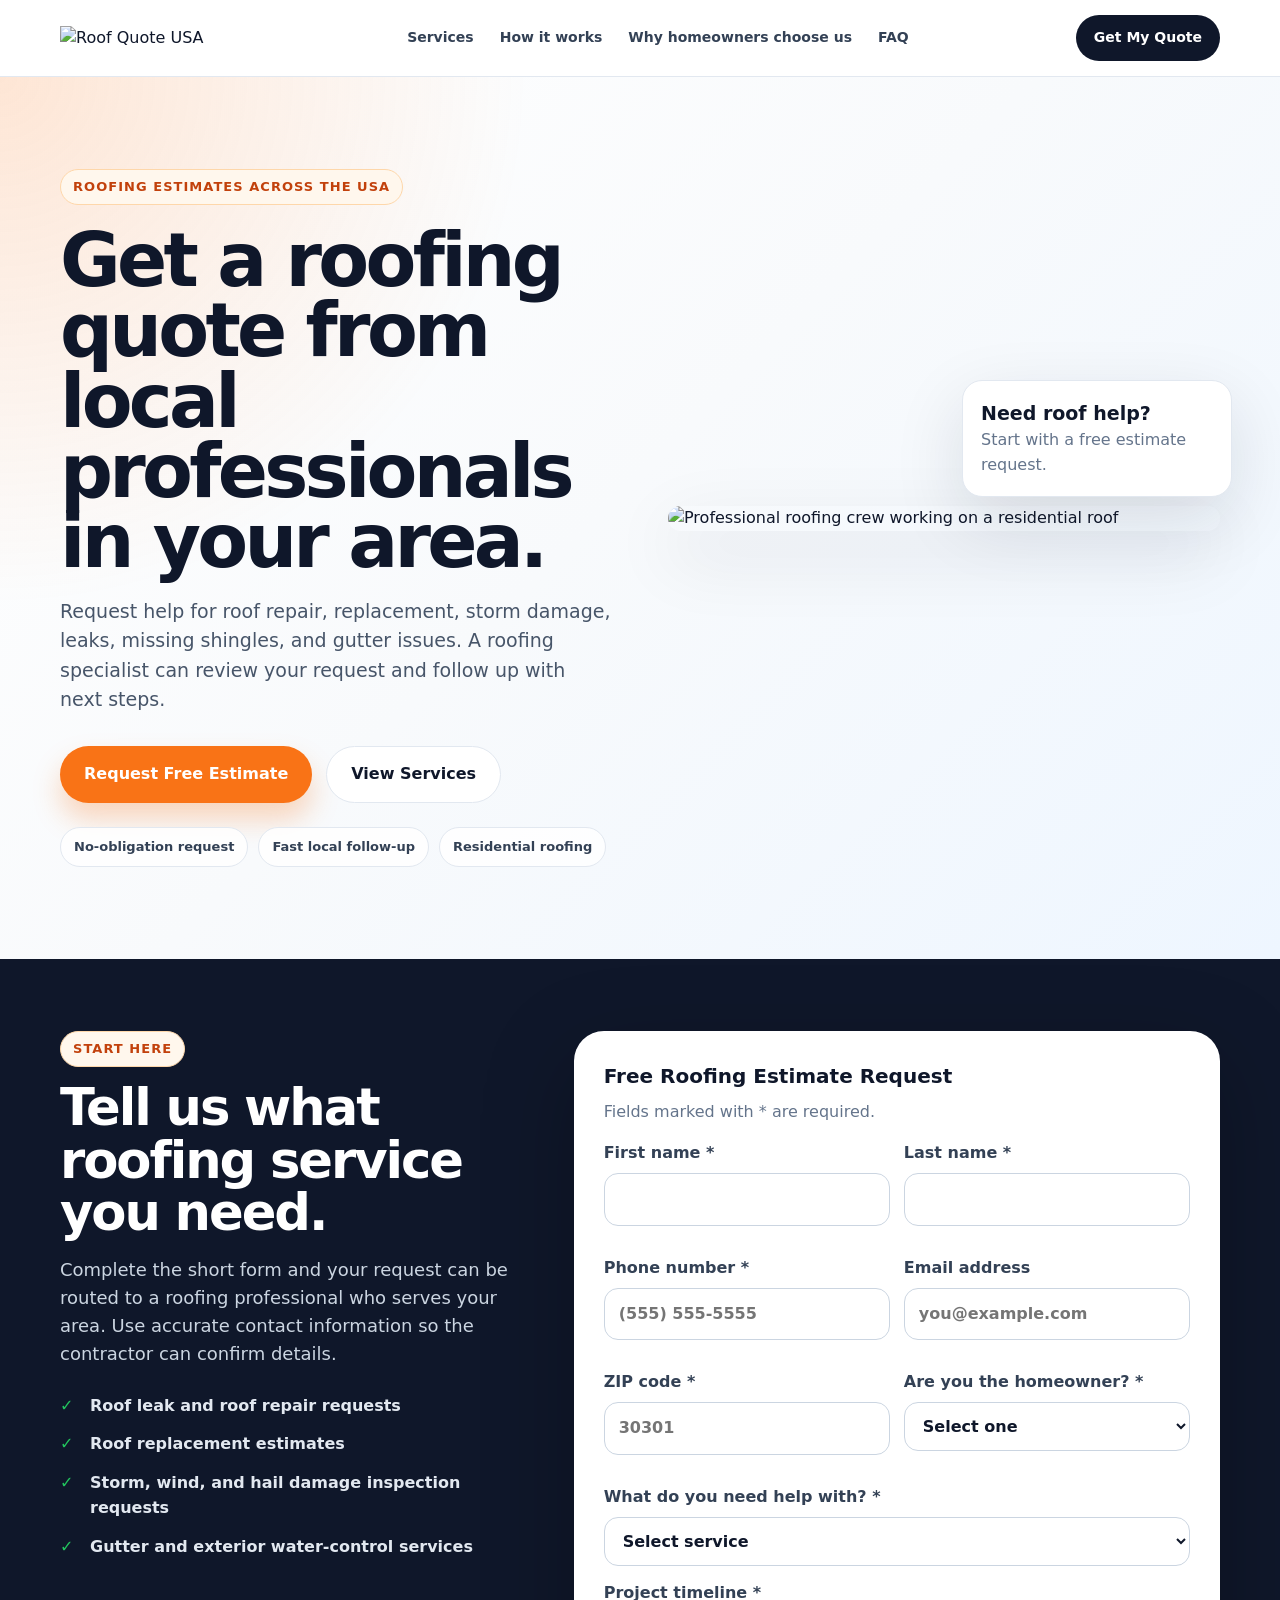
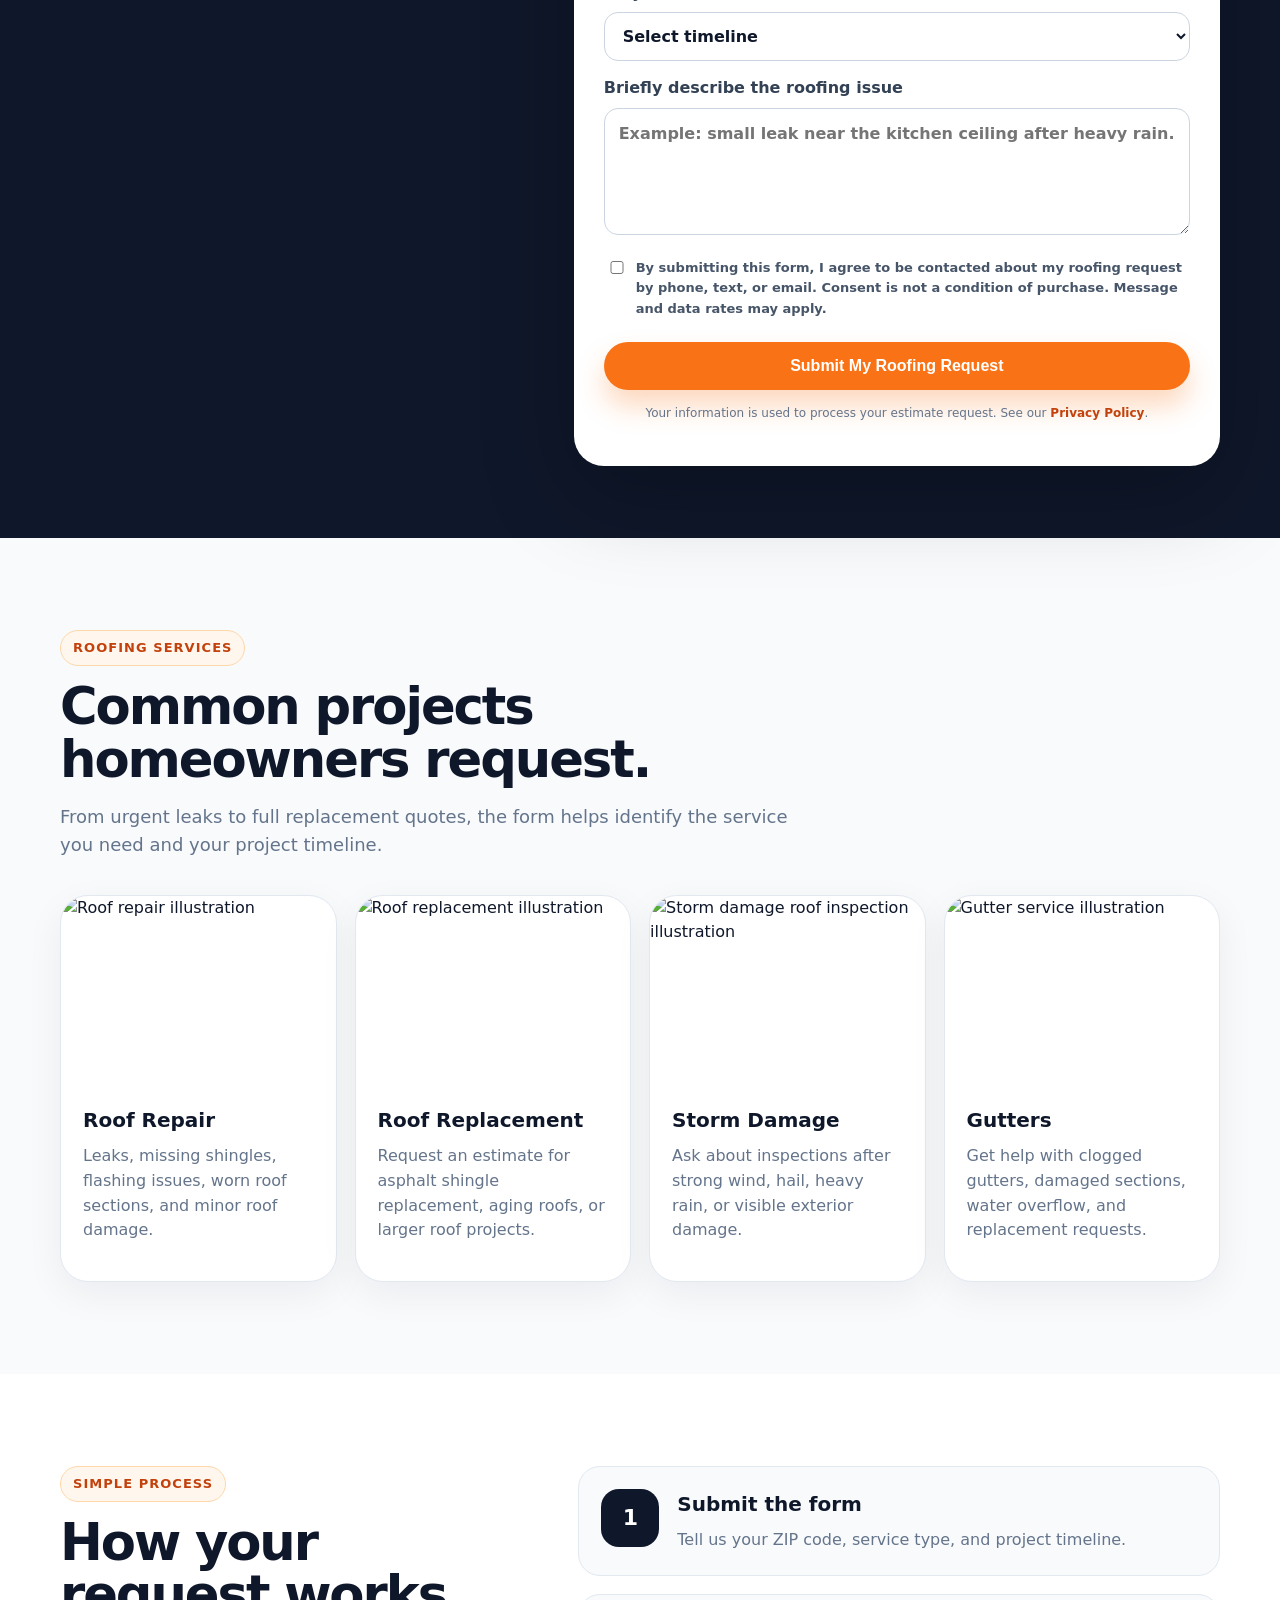
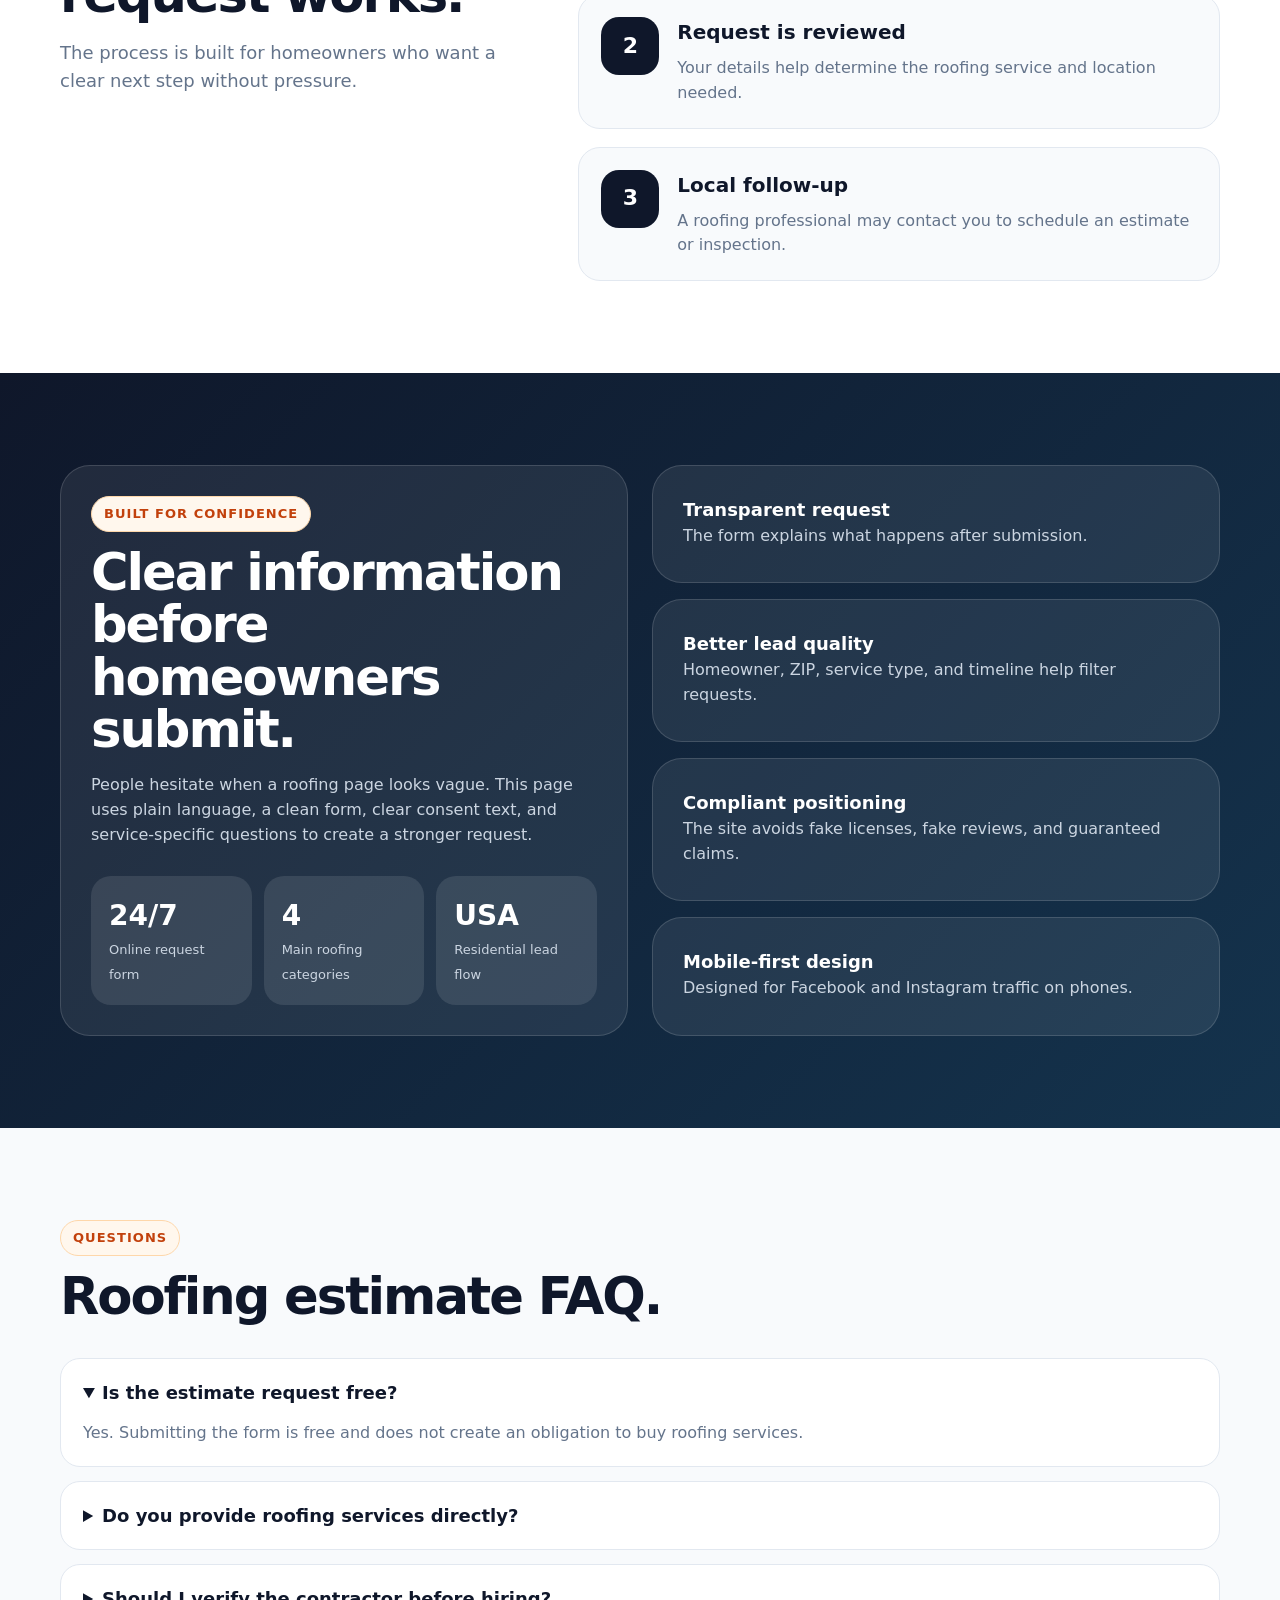
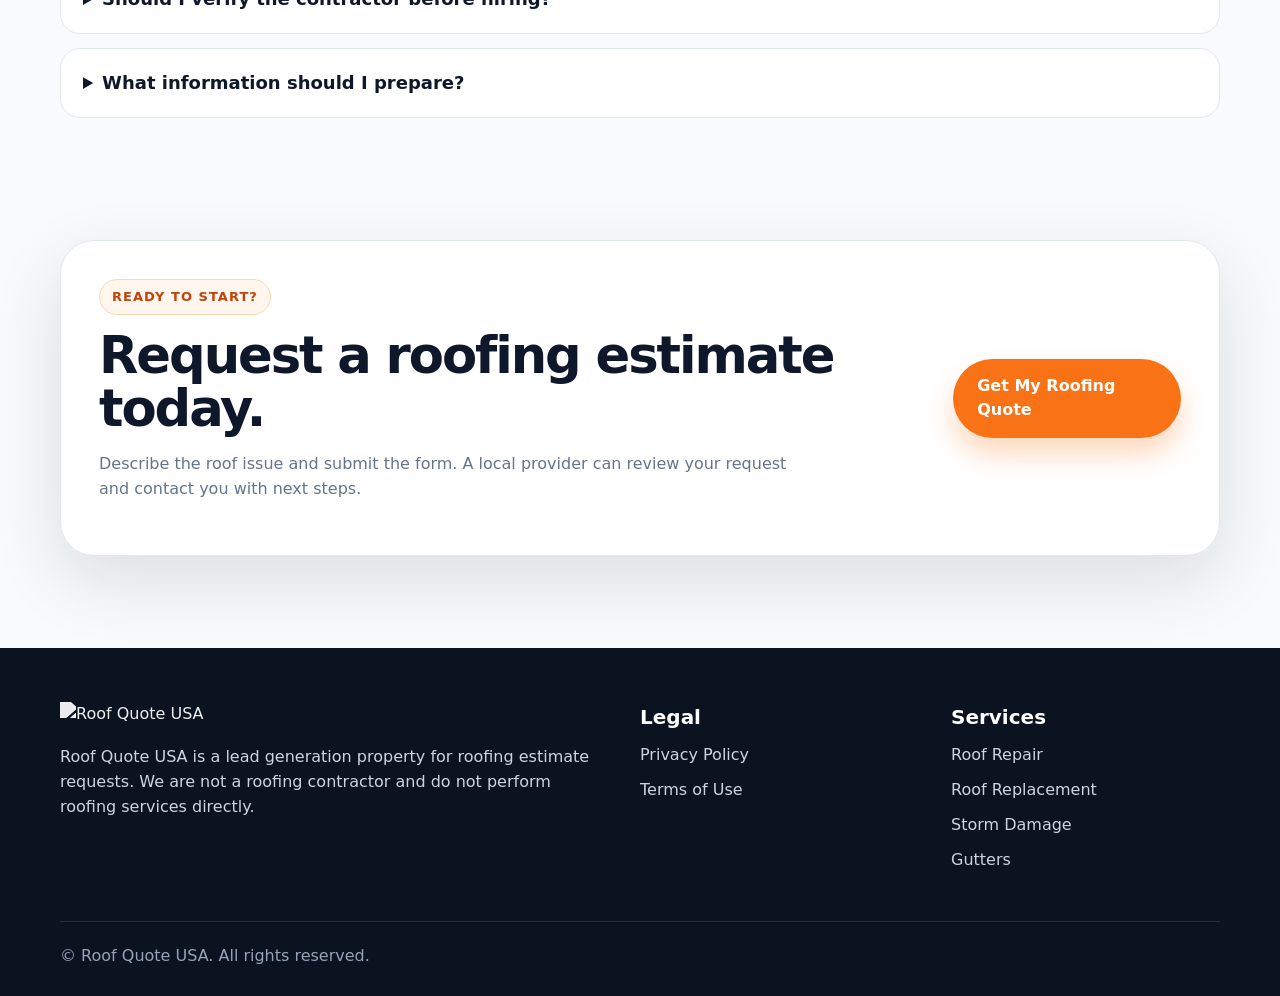
==== index.html @ 742b9d22 "Add files via upload" ====
<!DOCTYPE html>
<html lang="en">
<head>
  <meta charset="UTF-8" />
  <meta name="viewport" content="width=device-width, initial-scale=1.0" />
  <title>Roof Quote USA | Roofing Estimates from Local Pros</title>
  <meta name="description" content="Request a no-obligation roofing estimate for roof repair, roof replacement, storm damage inspections, and gutter services from local roofing professionals in your area." />
  <link rel="icon" href="assets/favicon.svg" type="image/svg+xml" />
  <link rel="preload" href="styles.css" as="style" />
  <link rel="stylesheet" href="styles.css" />
</head>
<body>
  <header class="site-header" id="top">
    <div class="container header-inner">
      <a class="brand" href="#top" aria-label="Roof Quote USA home">
        <img src="assets/logo.svg" alt="Roof Quote USA" />
      </a>
      <nav class="main-nav" aria-label="Main navigation">
        <a href="#services">Services</a>
        <a href="#how-it-works">How it works</a>
        <a href="#trust">Why homeowners choose us</a>
        <a href="#faq">FAQ</a>
      </nav>
      <a class="header-cta" href="#quote-form">Get My Quote</a>
      <button class="menu-toggle" aria-label="Open menu" aria-expanded="false">Menu</button>
    </div>
  </header>

  <main>
    <section class="hero section-pad">
      <div class="container hero-grid">
        <div class="hero-copy">
          <div class="eyebrow">Roofing estimates across the USA</div>
          <h1>Get a roofing quote from local professionals in your area.</h1>
          <p class="hero-subtitle">Request help for roof repair, replacement, storm damage, leaks, missing shingles, and gutter issues. A roofing specialist can review your request and follow up with next steps.</p>
          <div class="hero-actions">
            <a class="btn btn-primary" href="#quote-form">Request Free Estimate</a>
            <a class="btn btn-secondary" href="#services">View Services</a>
          </div>
          <div class="trust-strip" aria-label="Trust benefits">
            <span>No-obligation request</span>
            <span>Fast local follow-up</span>
            <span>Residential roofing</span>
          </div>
        </div>
        <div class="hero-card" aria-label="Roofing quote request form preview">
          <img src="assets/roof-hero.svg" alt="Professional roofing crew working on a residential roof" class="hero-image" />
          <div class="floating-proof">
            <strong>Need roof help?</strong>
            <span>Start with a free estimate request.</span>
          </div>
        </div>
      </div>
    </section>

    <section class="quote-section" id="quote-form">
      <div class="container quote-grid">
        <div class="quote-info">
          <span class="section-label">Start here</span>
          <h2>Tell us what roofing service you need.</h2>
          <p>Complete the short form and your request can be routed to a roofing professional who serves your area. Use accurate contact information so the contractor can confirm details.</p>
          <ul class="check-list">
            <li>Roof leak and roof repair requests</li>
            <li>Roof replacement estimates</li>
            <li>Storm, wind, and hail damage inspection requests</li>
            <li>Gutter and exterior water-control services</li>
          </ul>
        </div>

        <form class="lead-form" id="leadForm" method="POST" action="" novalidate>
          <div class="form-heading">
            <h3>Free Roofing Estimate Request</h3>
            <p>Fields marked with * are required.</p>
          </div>

          <div class="form-row two-cols">
            <label>First name *
              <input type="text" name="first_name" autocomplete="given-name" required />
            </label>
            <label>Last name *
              <input type="text" name="last_name" autocomplete="family-name" required />
            </label>
          </div>

          <div class="form-row two-cols">
            <label>Phone number *
              <input type="tel" name="phone" autocomplete="tel" placeholder="(555) 555-5555" required />
            </label>
            <label>Email address
              <input type="email" name="email" autocomplete="email" placeholder="you@example.com" />
            </label>
          </div>

          <div class="form-row two-cols">
            <label>ZIP code *
              <input type="text" name="zip" inputmode="numeric" maxlength="10" placeholder="30301" required />
            </label>
            <label>Are you the homeowner? *
              <select name="homeowner" required>
                <option value="">Select one</option>
                <option>Yes</option>
                <option>No</option>
                <option>Authorized decision maker</option>
              </select>
            </label>
          </div>

          <label>What do you need help with? *
            <select name="service" required>
              <option value="">Select service</option>
              <option>Roof repair / roof leak</option>
              <option>Roof replacement</option>
              <option>Storm / hail damage inspection</option>
              <option>Missing or damaged shingles</option>
              <option>Gutters / drainage issue</option>
              <option>Not sure yet</option>
            </select>
          </label>

          <label>Project timeline *
            <select name="timeline" required>
              <option value="">Select timeline</option>
              <option>As soon as possible</option>
              <option>Within 1-2 weeks</option>
              <option>Within 1-3 months</option>
              <option>Just researching options</option>
            </select>
          </label>

          <label>Briefly describe the roofing issue
            <textarea name="message" rows="4" placeholder="Example: small leak near the kitchen ceiling after heavy rain."></textarea>
          </label>

          <label class="consent">
            <input type="checkbox" name="consent" required />
            <span>By submitting this form, I agree to be contacted about my roofing request by phone, text, or email. Consent is not a condition of purchase. Message and data rates may apply.</span>
          </label>

          <button class="btn btn-primary form-submit" type="submit">Submit My Roofing Request</button>
          <p class="form-note">Your information is used to process your estimate request. See our <a href="privacy.html">Privacy Policy</a>.</p>
          <div class="form-status" id="formStatus" role="status" aria-live="polite"></div>
        </form>
      </div>
    </section>

    <section class="services section-pad" id="services">
      <div class="container">
        <div class="section-header">
          <span class="section-label">Roofing services</span>
          <h2>Common projects homeowners request.</h2>
          <p>From urgent leaks to full replacement quotes, the form helps identify the service you need and your project timeline.</p>
        </div>
        <div class="service-grid">
          <article class="service-card">
            <img src="assets/roof-repair.svg" alt="Roof repair illustration" />
            <h3>Roof Repair</h3>
            <p>Leaks, missing shingles, flashing issues, worn roof sections, and minor roof damage.</p>
          </article>
          <article class="service-card">
            <img src="assets/roof-replacement.svg" alt="Roof replacement illustration" />
            <h3>Roof Replacement</h3>
            <p>Request an estimate for asphalt shingle replacement, aging roofs, or larger roof projects.</p>
          </article>
          <article class="service-card">
            <img src="assets/storm-inspection.svg" alt="Storm damage roof inspection illustration" />
            <h3>Storm Damage</h3>
            <p>Ask about inspections after strong wind, hail, heavy rain, or visible exterior damage.</p>
          </article>
          <article class="service-card">
            <img src="assets/gutters.svg" alt="Gutter service illustration" />
            <h3>Gutters</h3>
            <p>Get help with clogged gutters, damaged sections, water overflow, and replacement requests.</p>
          </article>
        </div>
      </div>
    </section>

    <section class="how section-pad" id="how-it-works">
      <div class="container how-grid">
        <div>
          <span class="section-label">Simple process</span>
          <h2>How your request works.</h2>
          <p class="muted">The process is built for homeowners who want a clear next step without pressure.</p>
        </div>
        <div class="steps">
          <div class="step"><span>1</span><div><h3>Submit the form</h3><p>Tell us your ZIP code, service type, and project timeline.</p></div></div>
          <div class="step"><span>2</span><div><h3>Request is reviewed</h3><p>Your details help determine the roofing service and location needed.</p></div></div>
          <div class="step"><span>3</span><div><h3>Local follow-up</h3><p>A roofing professional may contact you to schedule an estimate or inspection.</p></div></div>
        </div>
      </div>
    </section>

    <section class="trust section-pad" id="trust">
      <div class="container trust-grid">
        <div class="trust-panel">
          <span class="section-label">Built for confidence</span>
          <h2>Clear information before homeowners submit.</h2>
          <p>People hesitate when a roofing page looks vague. This page uses plain language, a clean form, clear consent text, and service-specific questions to create a stronger request.</p>
          <div class="stats">
            <div><strong>24/7</strong><span>Online request form</span></div>
            <div><strong>4</strong><span>Main roofing categories</span></div>
            <div><strong>USA</strong><span>Residential lead flow</span></div>
          </div>
        </div>
        <div class="trust-list">
          <div><strong>Transparent request</strong><p>The form explains what happens after submission.</p></div>
          <div><strong>Better lead quality</strong><p>Homeowner, ZIP, service type, and timeline help filter requests.</p></div>
          <div><strong>Compliant positioning</strong><p>The site avoids fake licenses, fake reviews, and guaranteed claims.</p></div>
          <div><strong>Mobile-first design</strong><p>Designed for Facebook and Instagram traffic on phones.</p></div>
        </div>
      </div>
    </section>

    <section class="faq section-pad" id="faq">
      <div class="container">
        <div class="section-header narrow">
          <span class="section-label">Questions</span>
          <h2>Roofing estimate FAQ.</h2>
        </div>
        <div class="faq-list">
          <details open>
            <summary>Is the estimate request free?</summary>
            <p>Yes. Submitting the form is free and does not create an obligation to buy roofing services.</p>
          </details>
          <details>
            <summary>Do you provide roofing services directly?</summary>
            <p>This website is designed as a roofing quote request and lead generation property. Service availability and contractor details depend on the local provider who follows up.</p>
          </details>
          <details>
            <summary>Should I verify the contractor before hiring?</summary>
            <p>Yes. Homeowners should independently verify licensing, insurance, reviews, scope of work, and written estimates before choosing any contractor.</p>
          </details>
          <details>
            <summary>What information should I prepare?</summary>
            <p>Prepare your ZIP code, service type, roof issue, project timeline, and the best phone number for follow-up.</p>
          </details>
        </div>
      </div>
    </section>

    <section class="final-cta section-pad">
      <div class="container final-card">
        <div>
          <span class="section-label">Ready to start?</span>
          <h2>Request a roofing estimate today.</h2>
          <p>Describe the roof issue and submit the form. A local provider can review your request and contact you with next steps.</p>
        </div>
        <a class="btn btn-primary" href="#quote-form">Get My Roofing Quote</a>
      </div>
    </section>
  </main>

  <footer class="site-footer">
    <div class="container footer-grid">
      <div>
        <img src="assets/logo.svg" alt="Roof Quote USA" class="footer-logo" />
        <p>Roof Quote USA is a lead generation property for roofing estimate requests. We are not a roofing contractor and do not perform roofing services directly.</p>
      </div>
      <div>
        <h3>Legal</h3>
        <a href="privacy.html">Privacy Policy</a>
        <a href="terms.html">Terms of Use</a>
      </div>
      <div>
        <h3>Services</h3>
        <a href="#services">Roof Repair</a>
        <a href="#services">Roof Replacement</a>
        <a href="#services">Storm Damage</a>
        <a href="#services">Gutters</a>
      </div>
    </div>
    <div class="container footer-bottom">
      <span>© <span id="year"></span> Roof Quote USA. All rights reserved.</span>
    </div>
  </footer>

  <script src="js/main.js"></script>
</body>
</html>
---- styles.css ----
:root {
  --bg: #f8fafc;
  --surface: #ffffff;
  --ink: #0f172a;
  --muted: #64748b;
  --line: #e2e8f0;
  --brand: #f97316;
  --brand-dark: #c2410c;
  --blue: #0f3f68;
  --teal: #0f766e;
  --shadow: 0 24px 70px rgba(15, 23, 42, 0.12);
  --radius: 24px;
}

* { box-sizing: border-box; }
html { scroll-behavior: smooth; }
body {
  margin: 0;
  font-family: Inter, ui-sans-serif, system-ui, -apple-system, BlinkMacSystemFont, "Segoe UI", sans-serif;
  background: var(--bg);
  color: var(--ink);
  line-height: 1.55;
}
img { max-width: 100%; display: block; }
a { color: inherit; text-decoration: none; }
.container { width: min(1160px, calc(100% - 40px)); margin: 0 auto; }
.section-pad { padding: 92px 0; }

.site-header {
  position: sticky;
  top: 0;
  z-index: 50;
  background: rgba(255,255,255,.92);
  backdrop-filter: blur(14px);
  border-bottom: 1px solid var(--line);
}
.header-inner {
  min-height: 76px;
  display: flex;
  align-items: center;
  justify-content: space-between;
  gap: 24px;
}
.brand img { width: 180px; height: auto; }
.main-nav { display: flex; gap: 26px; color: #334155; font-weight: 700; font-size: 14px; }
.main-nav a:hover { color: var(--brand); }
.header-cta {
  background: var(--ink);
  color: white;
  padding: 12px 18px;
  border-radius: 999px;
  font-weight: 800;
  font-size: 14px;
}
.menu-toggle { display: none; }

.hero {
  background:
    radial-gradient(circle at top left, rgba(249,115,22,.18), transparent 34%),
    linear-gradient(135deg, #fff 0%, #f8fafc 48%, #eef6ff 100%);
  overflow: hidden;
}
.hero-grid {
  display: grid;
  grid-template-columns: 1fr 1fr;
  gap: 56px;
  align-items: center;
}
.eyebrow, .section-label {
  display: inline-flex;
  align-items: center;
  gap: 8px;
  color: var(--brand-dark);
  background: #fff7ed;
  border: 1px solid #fed7aa;
  border-radius: 999px;
  padding: 7px 12px;
  font-size: 13px;
  font-weight: 900;
  text-transform: uppercase;
  letter-spacing: .08em;
}
h1, h2, h3, p { margin-top: 0; }
h1 {
  margin: 20px 0 20px;
  font-size: clamp(42px, 6vw, 74px);
  line-height: .95;
  letter-spacing: -.05em;
}
h2 {
  font-size: clamp(32px, 4vw, 52px);
  line-height: 1.02;
  letter-spacing: -.04em;
  margin: 14px 0 18px;
}
h3 { font-size: 20px; margin-bottom: 8px; }
.hero-subtitle { font-size: 19px; color: #475569; max-width: 620px; }
.hero-actions { display: flex; flex-wrap: wrap; gap: 14px; margin: 32px 0 24px; }
.btn {
  display: inline-flex;
  justify-content: center;
  align-items: center;
  border-radius: 999px;
  padding: 15px 24px;
  font-weight: 900;
  border: 0;
  cursor: pointer;
  transition: transform .18s ease, box-shadow .18s ease, background .18s ease;
}
.btn:hover { transform: translateY(-2px); }
.btn-primary { background: var(--brand); color: #fff; box-shadow: 0 16px 28px rgba(249,115,22,.28); }
.btn-primary:hover { background: var(--brand-dark); }
.btn-secondary { background: #fff; color: var(--ink); border: 1px solid var(--line); }
.trust-strip { display: flex; flex-wrap: wrap; gap: 10px; }
.trust-strip span {
  background: rgba(255,255,255,.85);
  border: 1px solid var(--line);
  color: #334155;
  padding: 9px 13px;
  border-radius: 999px;
  font-weight: 800;
  font-size: 13px;
}
.hero-card { position: relative; }
.hero-image { border-radius: 32px; box-shadow: var(--shadow); }
.floating-proof {
  position: absolute;
  right: -12px;
  bottom: 34px;
  width: min(270px, 70%);
  background: #fff;
  border: 1px solid var(--line);
  border-radius: 20px;
  box-shadow: var(--shadow);
  padding: 18px;
}
.floating-proof strong { display: block; font-size: 19px; }
.floating-proof span { color: var(--muted); }

.quote-section { padding: 72px 0; background: #0f172a; color: #fff; }
.quote-grid {
  display: grid;
  grid-template-columns: .85fr 1.15fr;
  gap: 36px;
  align-items: start;
}
.quote-info p { color: #cbd5e1; font-size: 18px; }
.check-list { padding: 0; margin: 26px 0 0; list-style: none; display: grid; gap: 14px; }
.check-list li { position: relative; padding-left: 30px; color: #e2e8f0; font-weight: 700; }
.check-list li::before {
  content: "✓";
  position: absolute;
  left: 0;
  top: 0;
  color: #22c55e;
  font-weight: 900;
}
.lead-form {
  background: #fff;
  color: var(--ink);
  border-radius: 30px;
  padding: 30px;
  box-shadow: 0 28px 90px rgba(0,0,0,.25);
}
.form-heading p, .form-note { color: var(--muted); }
.form-row { margin-bottom: 15px; }
.two-cols { display: grid; grid-template-columns: 1fr 1fr; gap: 14px; }
label { display: block; font-weight: 900; color: #334155; margin-bottom: 15px; }
input, select, textarea {
  width: 100%;
  margin-top: 7px;
  border: 1px solid #cbd5e1;
  background: #fff;
  border-radius: 14px;
  padding: 13px 14px;
  font: inherit;
  color: var(--ink);
  outline: none;
}
input:focus, select:focus, textarea:focus { border-color: var(--brand); box-shadow: 0 0 0 4px rgba(249,115,22,.12); }
.consent {
  display: grid;
  grid-template-columns: 20px 1fr;
  gap: 12px;
  align-items: start;
  font-weight: 600;
  color: #475569;
  font-size: 13px;
}
.consent input { width: 18px; margin-top: 3px; }
.form-submit { width: 100%; font-size: 16px; margin-top: 8px; }
.form-note { font-size: 12px; text-align: center; margin: 14px 0 0; }
.form-note a { color: var(--brand-dark); font-weight: 900; }
.form-status {
  margin-top: 14px;
  border-radius: 14px;
  padding: 0;
  font-weight: 800;
}
.form-status.success { background: #dcfce7; color: #166534; padding: 13px; }
.form-status.error { background: #fee2e2; color: #991b1b; padding: 13px; }

.section-header { max-width: 760px; margin-bottom: 36px; }
.section-header p, .muted { color: var(--muted); font-size: 18px; }
.narrow { max-width: 620px; }
.service-grid {
  display: grid;
  grid-template-columns: repeat(4, 1fr);
  gap: 18px;
}
.service-card {
  background: #fff;
  border: 1px solid var(--line);
  border-radius: 28px;
  overflow: hidden;
  box-shadow: 0 12px 38px rgba(15,23,42,.06);
}
.service-card img { width: 100%; aspect-ratio: 1.45; object-fit: cover; }
.service-card h3, .service-card p { padding: 0 22px; }
.service-card h3 { margin-top: 20px; }
.service-card p { color: var(--muted); padding-bottom: 22px; }

.how { background: #fff; }
.how-grid { display: grid; grid-template-columns: .85fr 1.15fr; gap: 44px; align-items: start; }
.steps { display: grid; gap: 18px; }
.step {
  display: grid;
  grid-template-columns: 58px 1fr;
  gap: 18px;
  align-items: start;
  border: 1px solid var(--line);
  border-radius: 22px;
  padding: 22px;
  background: #f8fafc;
}
.step span {
  width: 58px;
  height: 58px;
  border-radius: 18px;
  display: grid;
  place-items: center;
  background: var(--ink);
  color: #fff;
  font-weight: 900;
  font-size: 22px;
}
.step p { color: var(--muted); margin-bottom: 0; }

.trust { background: linear-gradient(135deg, #0f172a, #14334d); color: #fff; }
.trust-grid { display: grid; grid-template-columns: 1fr 1fr; gap: 24px; }
.trust-panel, .trust-list > div {
  background: rgba(255,255,255,.08);
  border: 1px solid rgba(255,255,255,.14);
  border-radius: 30px;
  padding: 30px;
}
.trust-panel p, .trust-list p { color: #cbd5e1; }
.stats { display: grid; grid-template-columns: repeat(3, 1fr); gap: 12px; margin-top: 28px; }
.stats div { background: rgba(255,255,255,.10); border-radius: 20px; padding: 18px; }
.stats strong { display: block; font-size: 28px; }
.stats span { color: #cbd5e1; font-size: 13px; }
.trust-list { display: grid; gap: 16px; }
.trust-list strong { font-size: 18px; }
.trust-list p { margin-bottom: 0; }

.faq-list { display: grid; gap: 14px; }
details {
  background: #fff;
  border: 1px solid var(--line);
  border-radius: 20px;
  padding: 20px 22px;
}
summary { cursor: pointer; font-weight: 900; font-size: 18px; }
details p { color: var(--muted); margin: 14px 0 0; }

.final-cta { padding-top: 30px; }
.final-card {
  background: #fff;
  border: 1px solid var(--line);
  border-radius: 34px;
  padding: 38px;
  box-shadow: var(--shadow);
  display: flex;
  justify-content: space-between;
  gap: 24px;
  align-items: center;
}
.final-card p { color: var(--muted); max-width: 720px; }

.site-footer { background: #0b1220; color: #cbd5e1; padding: 54px 0 28px; }
.footer-grid {
  display: grid;
  grid-template-columns: 1.4fr .7fr .7fr;
  gap: 42px;
}
.footer-logo { width: 180px; margin-bottom: 18px; filter: brightness(0) invert(1); opacity: .92; }
.site-footer h3 { color: #fff; }
.site-footer a { display: block; margin: 10px 0; color: #cbd5e1; }
.site-footer a:hover { color: #fff; }
.footer-bottom { border-top: 1px solid rgba(255,255,255,.12); margin-top: 38px; padding-top: 22px; color: #94a3b8; }

.legal-page { background: #fff; }
.legal-hero { padding: 70px 0 24px; }
.legal-card {
  background: #fff;
  border: 1px solid var(--line);
  border-radius: 28px;
  padding: 34px;
  box-shadow: 0 12px 38px rgba(15,23,42,.06);
  margin-bottom: 70px;
}
.legal-card h2 { font-size: 30px; margin-top: 28px; }
.legal-card p, .legal-card li { color: #475569; }

@media (max-width: 980px) {
  .main-nav, .header-cta { display: none; }
  .menu-toggle { display: inline-flex; border: 1px solid var(--line); background: #fff; border-radius: 999px; padding: 10px 14px; font-weight: 900; }
  .main-nav.open {
    position: absolute;
    left: 20px;
    right: 20px;
    top: 78px;
    display: grid;
    background: #fff;
    border: 1px solid var(--line);
    border-radius: 20px;
    padding: 18px;
    box-shadow: var(--shadow);
  }
  .hero-grid, .quote-grid, .how-grid, .trust-grid { grid-template-columns: 1fr; }
  .service-grid { grid-template-columns: repeat(2, 1fr); }
}

@media (max-width: 640px) {
  .container { width: min(100% - 28px, 1160px); }
  .section-pad { padding: 66px 0; }
  .two-cols, .stats, .footer-grid, .service-grid { grid-template-columns: 1fr; }
  .lead-form, .final-card, .trust-panel, .trust-list > div { padding: 22px; border-radius: 22px; }
  .final-card { align-items: stretch; flex-direction: column; }
  .floating-proof { position: static; width: 100%; margin-top: -20px; }
  h1 { font-size: 42px; }
}
---- styles.css ----
:root {
  --bg: #f8fafc;
  --surface: #ffffff;
  --ink: #0f172a;
  --muted: #64748b;
  --line: #e2e8f0;
  --brand: #f97316;
  --brand-dark: #c2410c;
  --blue: #0f3f68;
  --teal: #0f766e;
  --shadow: 0 24px 70px rgba(15, 23, 42, 0.12);
  --radius: 24px;
}

* { box-sizing: border-box; }
html { scroll-behavior: smooth; }
body {
  margin: 0;
  font-family: Inter, ui-sans-serif, system-ui, -apple-system, BlinkMacSystemFont, "Segoe UI", sans-serif;
  background: var(--bg);
  color: var(--ink);
  line-height: 1.55;
}
img { max-width: 100%; display: block; }
a { color: inherit; text-decoration: none; }
.container { width: min(1160px, calc(100% - 40px)); margin: 0 auto; }
.section-pad { padding: 92px 0; }

.site-header {
  position: sticky;
  top: 0;
  z-index: 50;
  background: rgba(255,255,255,.92);
  backdrop-filter: blur(14px);
  border-bottom: 1px solid var(--line);
}
.header-inner {
  min-height: 76px;
  display: flex;
  align-items: center;
  justify-content: space-between;
  gap: 24px;
}
.brand img { width: 180px; height: auto; }
.main-nav { display: flex; gap: 26px; color: #334155; font-weight: 700; font-size: 14px; }
.main-nav a:hover { color: var(--brand); }
.header-cta {
  background: var(--ink);
  color: white;
  padding: 12px 18px;
  border-radius: 999px;
  font-weight: 800;
  font-size: 14px;
}
.menu-toggle { display: none; }

.hero {
  background:
    radial-gradient(circle at top left, rgba(249,115,22,.18), transparent 34%),
    linear-gradient(135deg, #fff 0%, #f8fafc 48%, #eef6ff 100%);
  overflow: hidden;
}
.hero-grid {
  display: grid;
  grid-template-columns: 1fr 1fr;
  gap: 56px;
  align-items: center;
}
.eyebrow, .section-label {
  display: inline-flex;
  align-items: center;
  gap: 8px;
  color: var(--brand-dark);
  background: #fff7ed;
  border: 1px solid #fed7aa;
  border-radius: 999px;
  padding: 7px 12px;
  font-size: 13px;
  font-weight: 900;
  text-transform: uppercase;
  letter-spacing: .08em;
}
h1, h2, h3, p { margin-top: 0; }
h1 {
  margin: 20px 0 20px;
  font-size: clamp(42px, 6vw, 74px);
  line-height: .95;
  letter-spacing: -.05em;
}
h2 {
  font-size: clamp(32px, 4vw, 52px);
  line-height: 1.02;
  letter-spacing: -.04em;
  margin: 14px 0 18px;
}
h3 { font-size: 20px; margin-bottom: 8px; }
.hero-subtitle { font-size: 19px; color: #475569; max-width: 620px; }
.hero-actions { display: flex; flex-wrap: wrap; gap: 14px; margin: 32px 0 24px; }
.btn {
  display: inline-flex;
  justify-content: center;
  align-items: center;
  border-radius: 999px;
  padding: 15px 24px;
  font-weight: 900;
  border: 0;
  cursor: pointer;
  transition: transform .18s ease, box-shadow .18s ease, background .18s ease;
}
.btn:hover { transform: translateY(-2px); }
.btn-primary { background: var(--brand); color: #fff; box-shadow: 0 16px 28px rgba(249,115,22,.28); }
.btn-primary:hover { background: var(--brand-dark); }
.btn-secondary { background: #fff; color: var(--ink); border: 1px solid var(--line); }
.trust-strip { display: flex; flex-wrap: wrap; gap: 10px; }
.trust-strip span {
  background: rgba(255,255,255,.85);
  border: 1px solid var(--line);
  color: #334155;
  padding: 9px 13px;
  border-radius: 999px;
  font-weight: 800;
  font-size: 13px;
}
.hero-card { position: relative; }
.hero-image { border-radius: 32px; box-shadow: var(--shadow); }
.floating-proof {
  position: absolute;
  right: -12px;
  bottom: 34px;
  width: min(270px, 70%);
  background: #fff;
  border: 1px solid var(--line);
  border-radius: 20px;
  box-shadow: var(--shadow);
  padding: 18px;
}
.floating-proof strong { display: block; font-size: 19px; }
.floating-proof span { color: var(--muted); }

.quote-section { padding: 72px 0; background: #0f172a; color: #fff; }
.quote-grid {
  display: grid;
  grid-template-columns: .85fr 1.15fr;
  gap: 36px;
  align-items: start;
}
.quote-info p { color: #cbd5e1; font-size: 18px; }
.check-list { padding: 0; margin: 26px 0 0; list-style: none; display: grid; gap: 14px; }
.check-list li { position: relative; padding-left: 30px; color: #e2e8f0; font-weight: 700; }
.check-list li::before {
  content: "✓";
  position: absolute;
  left: 0;
  top: 0;
  color: #22c55e;
  font-weight: 900;
}
.lead-form {
  background: #fff;
  color: var(--ink);
  border-radius: 30px;
  padding: 30px;
  box-shadow: 0 28px 90px rgba(0,0,0,.25);
}
.form-heading p, .form-note { color: var(--muted); }
.form-row { margin-bottom: 15px; }
.two-cols { display: grid; grid-template-columns: 1fr 1fr; gap: 14px; }
label { display: block; font-weight: 900; color: #334155; margin-bottom: 15px; }
input, select, textarea {
  width: 100%;
  margin-top: 7px;
  border: 1px solid #cbd5e1;
  background: #fff;
  border-radius: 14px;
  padding: 13px 14px;
  font: inherit;
  color: var(--ink);
  outline: none;
}
input:focus, select:focus, textarea:focus { border-color: var(--brand); box-shadow: 0 0 0 4px rgba(249,115,22,.12); }
.consent {
  display: grid;
  grid-template-columns: 20px 1fr;
  gap: 12px;
  align-items: start;
  font-weight: 600;
  color: #475569;
  font-size: 13px;
}
.consent input { width: 18px; margin-top: 3px; }
.form-submit { width: 100%; font-size: 16px; margin-top: 8px; }
.form-note { font-size: 12px; text-align: center; margin: 14px 0 0; }
.form-note a { color: var(--brand-dark); font-weight: 900; }
.form-status {
  margin-top: 14px;
  border-radius: 14px;
  padding: 0;
  font-weight: 800;
}
.form-status.success { background: #dcfce7; color: #166534; padding: 13px; }
.form-status.error { background: #fee2e2; color: #991b1b; padding: 13px; }

.section-header { max-width: 760px; margin-bottom: 36px; }
.section-header p, .muted { color: var(--muted); font-size: 18px; }
.narrow { max-width: 620px; }
.service-grid {
  display: grid;
  grid-template-columns: repeat(4, 1fr);
  gap: 18px;
}
.service-card {
  background: #fff;
  border: 1px solid var(--line);
  border-radius: 28px;
  overflow: hidden;
  box-shadow: 0 12px 38px rgba(15,23,42,.06);
}
.service-card img { width: 100%; aspect-ratio: 1.45; object-fit: cover; }
.service-card h3, .service-card p { padding: 0 22px; }
.service-card h3 { margin-top: 20px; }
.service-card p { color: var(--muted); padding-bottom: 22px; }

.how { background: #fff; }
.how-grid { display: grid; grid-template-columns: .85fr 1.15fr; gap: 44px; align-items: start; }
.steps { display: grid; gap: 18px; }
.step {
  display: grid;
  grid-template-columns: 58px 1fr;
  gap: 18px;
  align-items: start;
  border: 1px solid var(--line);
  border-radius: 22px;
  padding: 22px;
  background: #f8fafc;
}
.step span {
  width: 58px;
  height: 58px;
  border-radius: 18px;
  display: grid;
  place-items: center;
  background: var(--ink);
  color: #fff;
  font-weight: 900;
  font-size: 22px;
}
.step p { color: var(--muted); margin-bottom: 0; }

.trust { background: linear-gradient(135deg, #0f172a, #14334d); color: #fff; }
.trust-grid { display: grid; grid-template-columns: 1fr 1fr; gap: 24px; }
.trust-panel, .trust-list > div {
  background: rgba(255,255,255,.08);
  border: 1px solid rgba(255,255,255,.14);
  border-radius: 30px;
  padding: 30px;
}
.trust-panel p, .trust-list p { color: #cbd5e1; }
.stats { display: grid; grid-template-columns: repeat(3, 1fr); gap: 12px; margin-top: 28px; }
.stats div { background: rgba(255,255,255,.10); border-radius: 20px; padding: 18px; }
.stats strong { display: block; font-size: 28px; }
.stats span { color: #cbd5e1; font-size: 13px; }
.trust-list { display: grid; gap: 16px; }
.trust-list strong { font-size: 18px; }
.trust-list p { margin-bottom: 0; }

.faq-list { display: grid; gap: 14px; }
details {
  background: #fff;
  border: 1px solid var(--line);
  border-radius: 20px;
  padding: 20px 22px;
}
summary { cursor: pointer; font-weight: 900; font-size: 18px; }
details p { color: var(--muted); margin: 14px 0 0; }

.final-cta { padding-top: 30px; }
.final-card {
  background: #fff;
  border: 1px solid var(--line);
  border-radius: 34px;
  padding: 38px;
  box-shadow: var(--shadow);
  display: flex;
  justify-content: space-between;
  gap: 24px;
  align-items: center;
}
.final-card p { color: var(--muted); max-width: 720px; }

.site-footer { background: #0b1220; color: #cbd5e1; padding: 54px 0 28px; }
.footer-grid {
  display: grid;
  grid-template-columns: 1.4fr .7fr .7fr;
  gap: 42px;
}
.footer-logo { width: 180px; margin-bottom: 18px; filter: brightness(0) invert(1); opacity: .92; }
.site-footer h3 { color: #fff; }
.site-footer a { display: block; margin: 10px 0; color: #cbd5e1; }
.site-footer a:hover { color: #fff; }
.footer-bottom { border-top: 1px solid rgba(255,255,255,.12); margin-top: 38px; padding-top: 22px; color: #94a3b8; }

.legal-page { background: #fff; }
.legal-hero { padding: 70px 0 24px; }
.legal-card {
  background: #fff;
  border: 1px solid var(--line);
  border-radius: 28px;
  padding: 34px;
  box-shadow: 0 12px 38px rgba(15,23,42,.06);
  margin-bottom: 70px;
}
.legal-card h2 { font-size: 30px; margin-top: 28px; }
.legal-card p, .legal-card li { color: #475569; }

@media (max-width: 980px) {
  .main-nav, .header-cta { display: none; }
  .menu-toggle { display: inline-flex; border: 1px solid var(--line); background: #fff; border-radius: 999px; padding: 10px 14px; font-weight: 900; }
  .main-nav.open {
    position: absolute;
    left: 20px;
    right: 20px;
    top: 78px;
    display: grid;
    background: #fff;
    border: 1px solid var(--line);
    border-radius: 20px;
    padding: 18px;
    box-shadow: var(--shadow);
  }
  .hero-grid, .quote-grid, .how-grid, .trust-grid { grid-template-columns: 1fr; }
  .service-grid { grid-template-columns: repeat(2, 1fr); }
}

@media (max-width: 640px) {
  .container { width: min(100% - 28px, 1160px); }
  .section-pad { padding: 66px 0; }
  .two-cols, .stats, .footer-grid, .service-grid { grid-template-columns: 1fr; }
  .lead-form, .final-card, .trust-panel, .trust-list > div { padding: 22px; border-radius: 22px; }
  .final-card { align-items: stretch; flex-direction: column; }
  .floating-proof { position: static; width: 100%; margin-top: -20px; }
  h1 { font-size: 42px; }
}
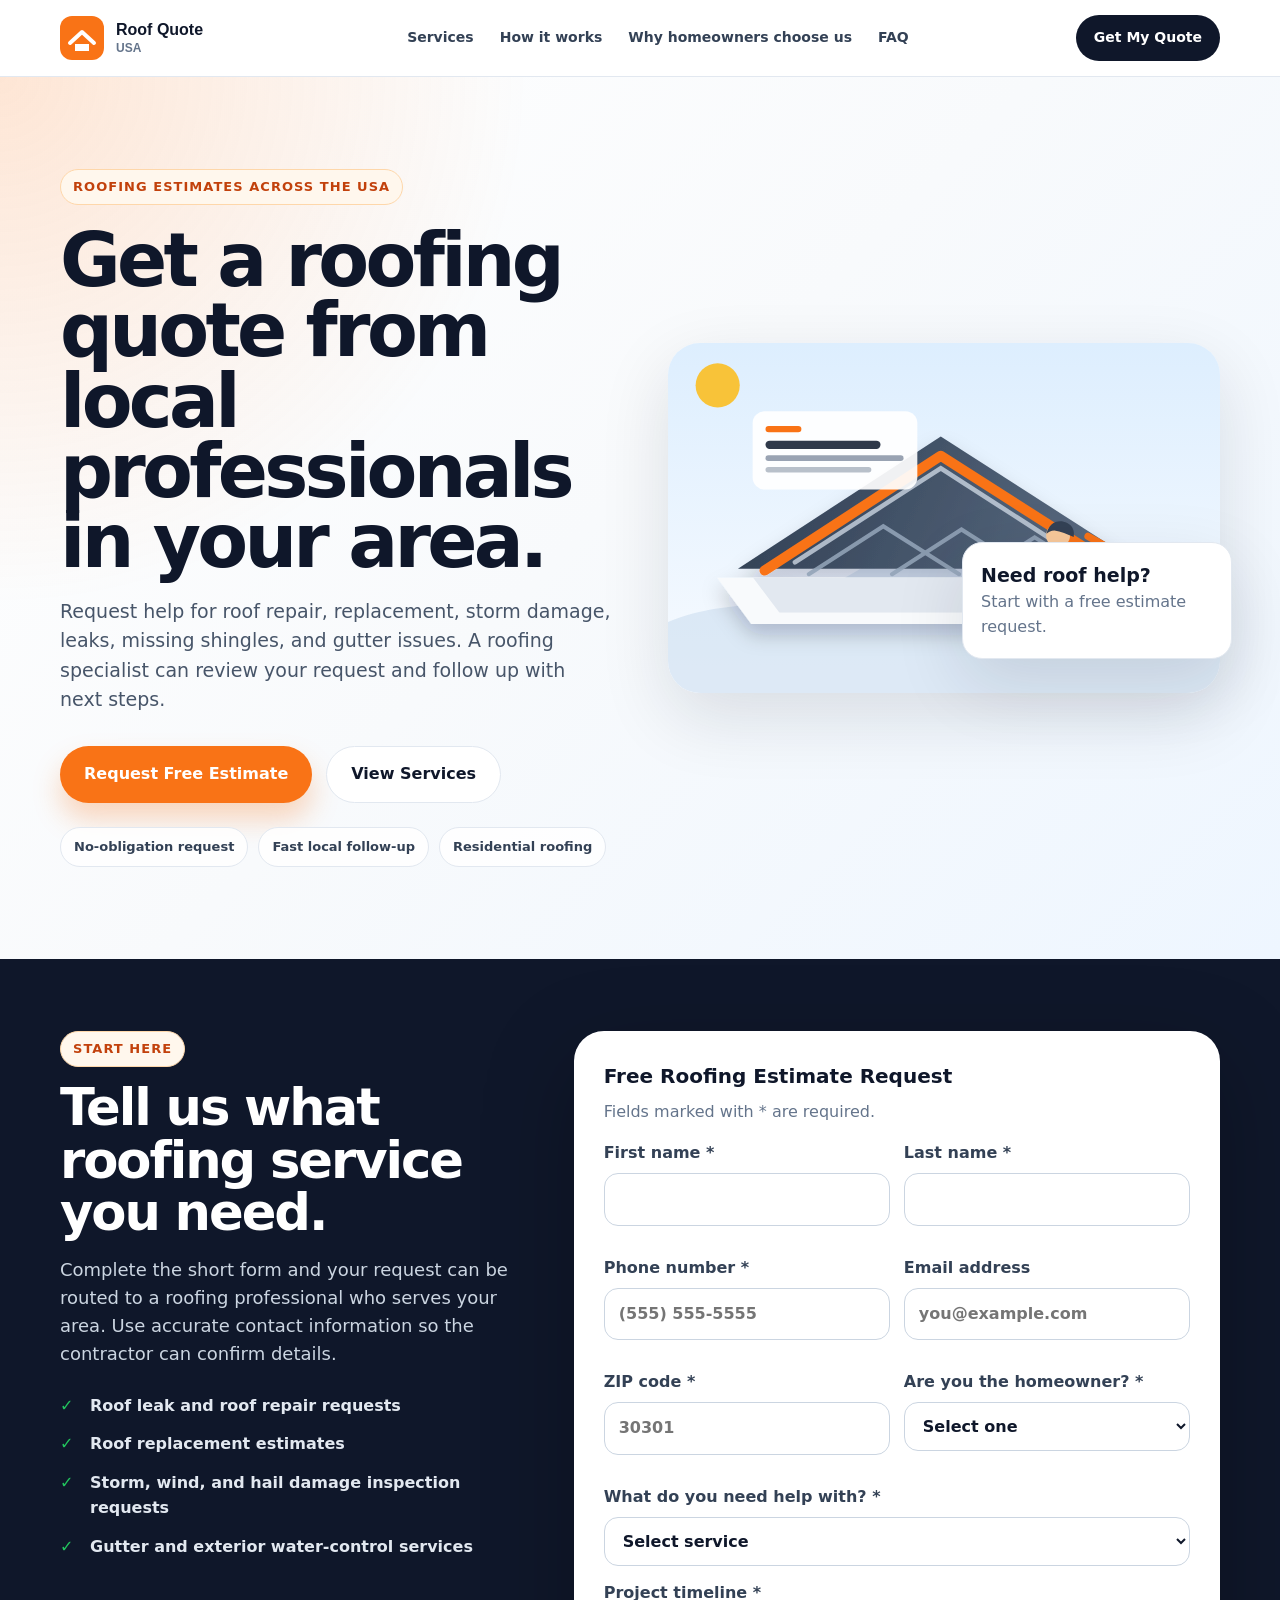
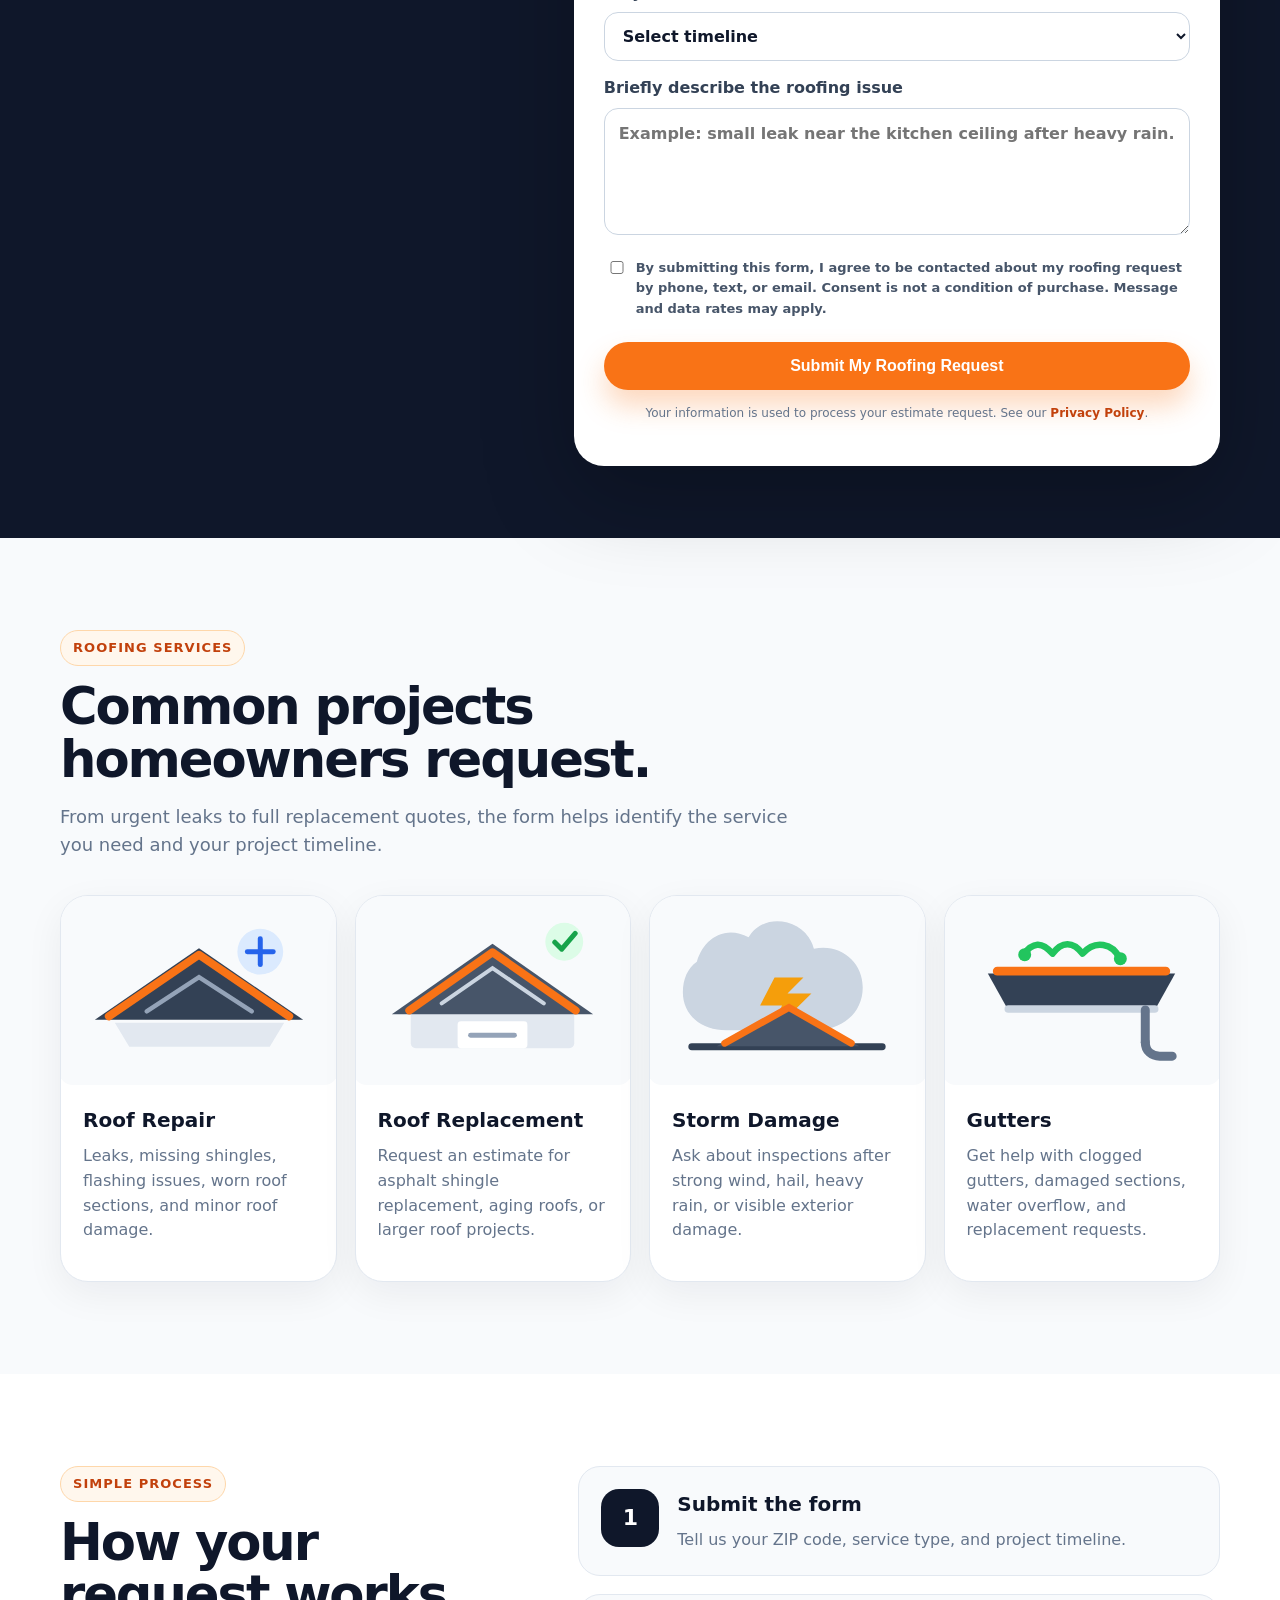
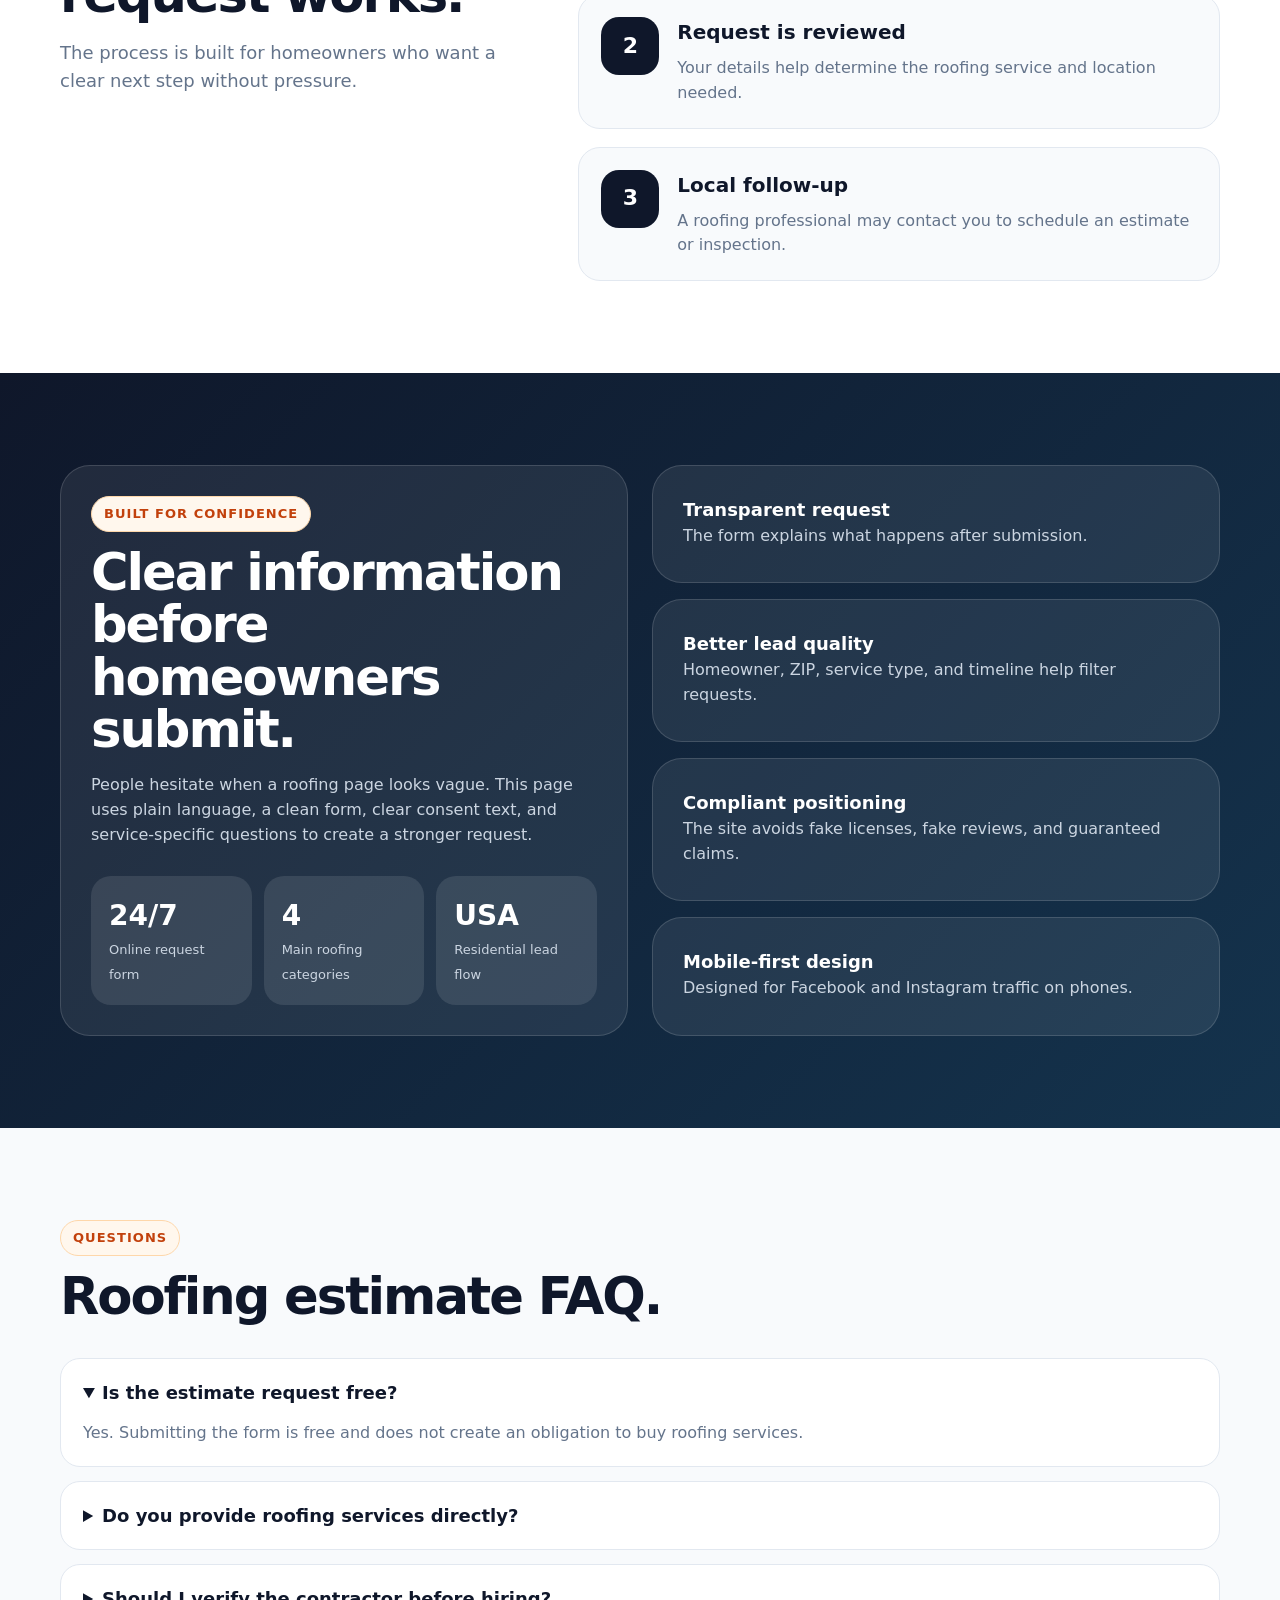
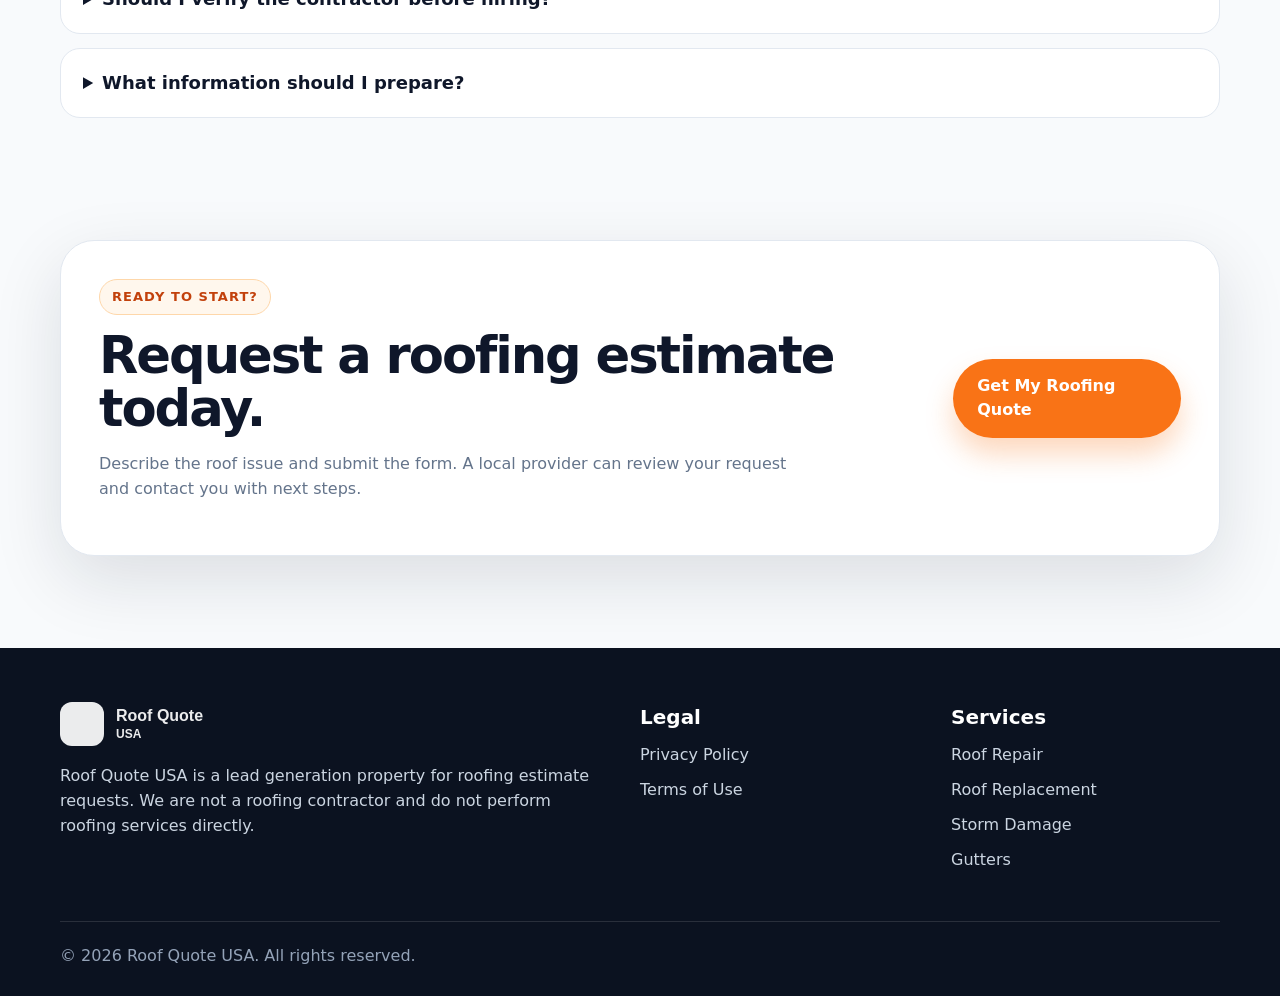
==== commit aaf587e9: "Add files via upload" ====
--- a/index.html
+++ b/index.html
@@ -5,7 +5,7 @@
   <meta name="viewport" content="width=device-width, initial-scale=1.0" />
   <title>Roof Quote USA | Roofing Estimates from Local Pros</title>
   <meta name="description" content="Request a no-obligation roofing estimate for roof repair, roof replacement, storm damage inspections, and gutter services from local roofing professionals in your area." />
-  <link rel="icon" href="assets/favicon.svg" type="image/svg+xml" />
+  <link rel="icon" href="favicon.svg" type="image/svg+xml" />
   <link rel="preload" href="styles.css" as="style" />
   <link rel="stylesheet" href="styles.css" />
 </head>
@@ -13,7 +13,7 @@
   <header class="site-header" id="top">
     <div class="container header-inner">
       <a class="brand" href="#top" aria-label="Roof Quote USA home">
-        <img src="assets/logo.svg" alt="Roof Quote USA" />
+        <img src="logo.svg" alt="Roof Quote USA" />
       </a>
       <nav class="main-nav" aria-label="Main navigation">
         <a href="#services">Services</a>
@@ -44,7 +44,7 @@
           </div>
         </div>
         <div class="hero-card" aria-label="Roofing quote request form preview">
-          <img src="assets/roof-hero.svg" alt="Professional roofing crew working on a residential roof" class="hero-image" />
+          <img src="roof-hero.svg" alt="Professional roofing crew working on a residential roof" class="hero-image" />
           <div class="floating-proof">
             <strong>Need roof help?</strong>
             <span>Start with a free estimate request.</span>
@@ -152,22 +152,22 @@
         </div>
         <div class="service-grid">
           <article class="service-card">
-            <img src="assets/roof-repair.svg" alt="Roof repair illustration" />
+            <img src="roof-repair.svg" alt="Roof repair illustration" />
             <h3>Roof Repair</h3>
             <p>Leaks, missing shingles, flashing issues, worn roof sections, and minor roof damage.</p>
           </article>
           <article class="service-card">
-            <img src="assets/roof-replacement.svg" alt="Roof replacement illustration" />
+            <img src="roof-replacement.svg" alt="Roof replacement illustration" />
             <h3>Roof Replacement</h3>
             <p>Request an estimate for asphalt shingle replacement, aging roofs, or larger roof projects.</p>
           </article>
           <article class="service-card">
-            <img src="assets/storm-inspection.svg" alt="Storm damage roof inspection illustration" />
+            <img src="storm-inspection.svg" alt="Storm damage roof inspection illustration" />
             <h3>Storm Damage</h3>
             <p>Ask about inspections after strong wind, hail, heavy rain, or visible exterior damage.</p>
           </article>
           <article class="service-card">
-            <img src="assets/gutters.svg" alt="Gutter service illustration" />
+            <img src="gutters.svg" alt="Gutter service illustration" />
             <h3>Gutters</h3>
             <p>Get help with clogged gutters, damaged sections, water overflow, and replacement requests.</p>
           </article>
@@ -253,7 +253,7 @@
   <footer class="site-footer">
     <div class="container footer-grid">
       <div>
-        <img src="assets/logo.svg" alt="Roof Quote USA" class="footer-logo" />
+        <img src="logo.svg" alt="Roof Quote USA" class="footer-logo" />
         <p>Roof Quote USA is a lead generation property for roofing estimate requests. We are not a roofing contractor and do not perform roofing services directly.</p>
       </div>
       <div>
@@ -274,6 +274,6 @@
     </div>
   </footer>
 
-  <script src="js/main.js"></script>
+  <script src="main.js"></script>
 </body>
 </html>
